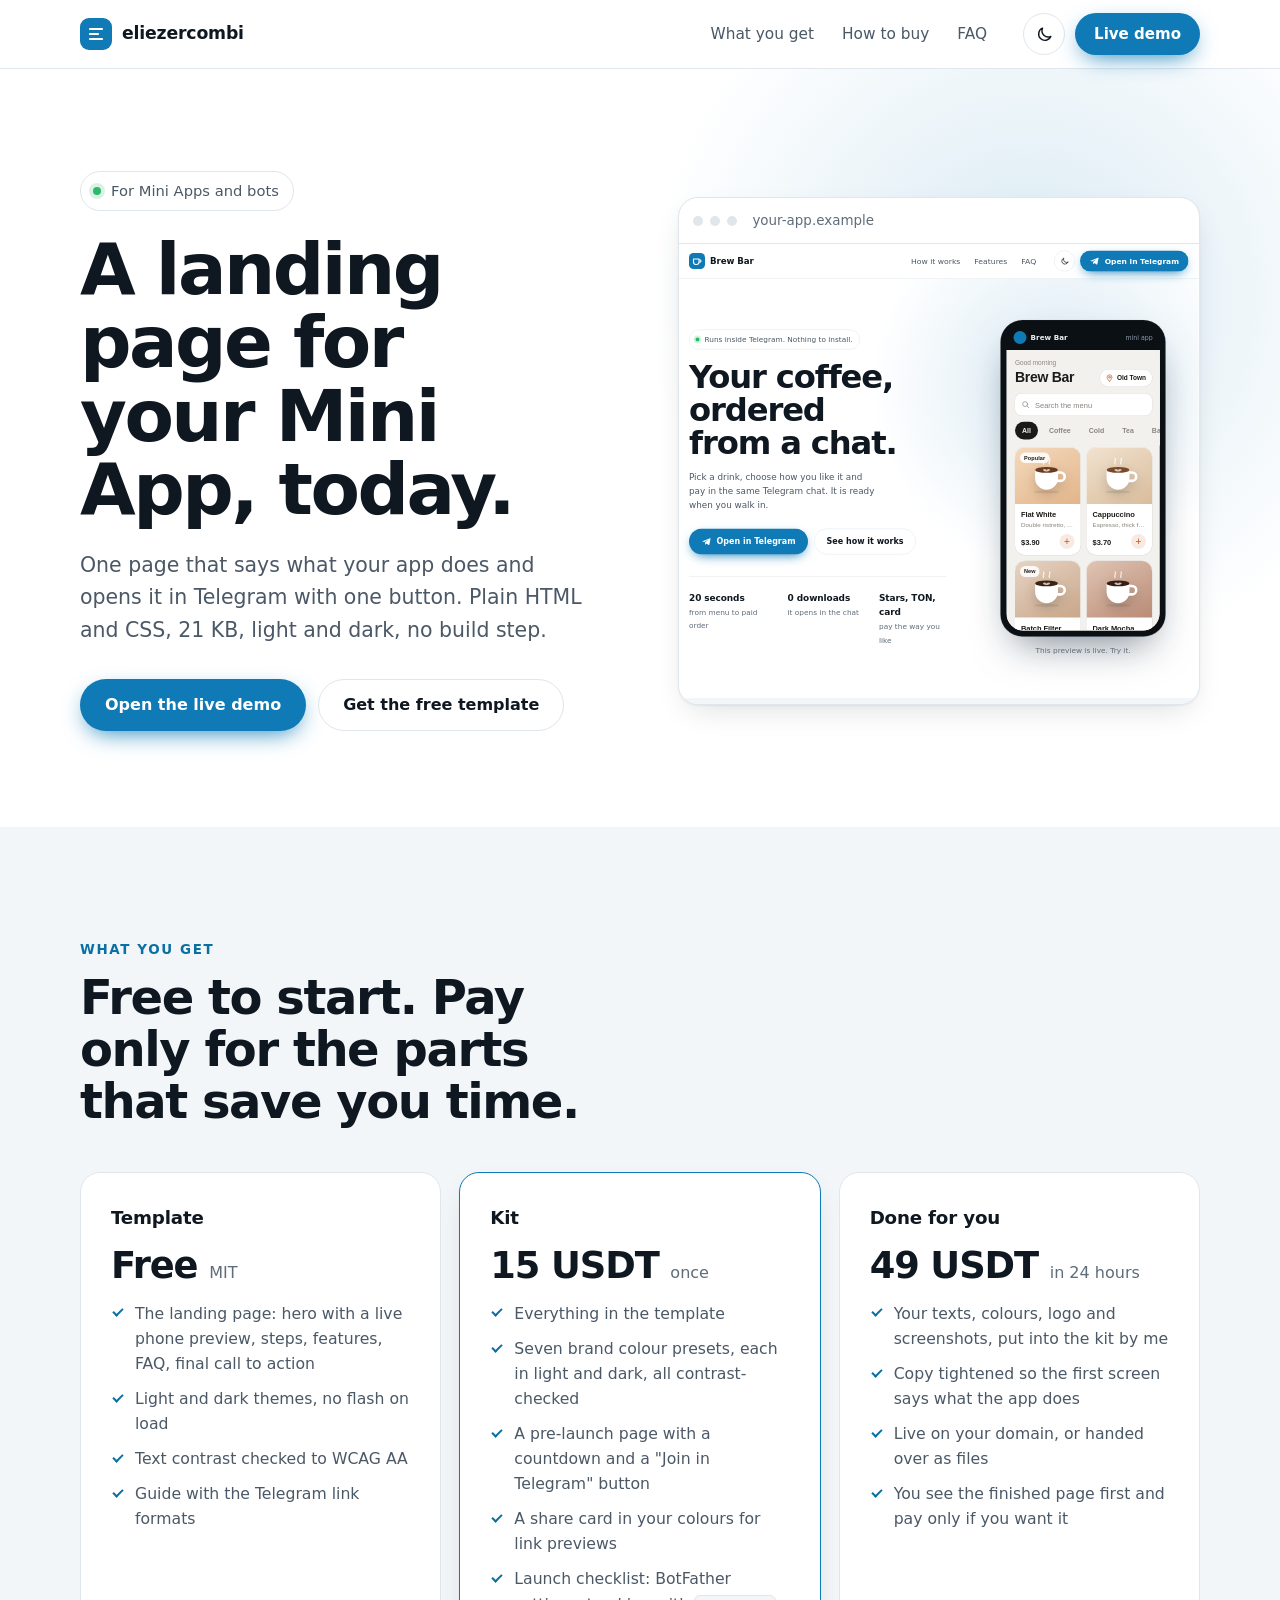
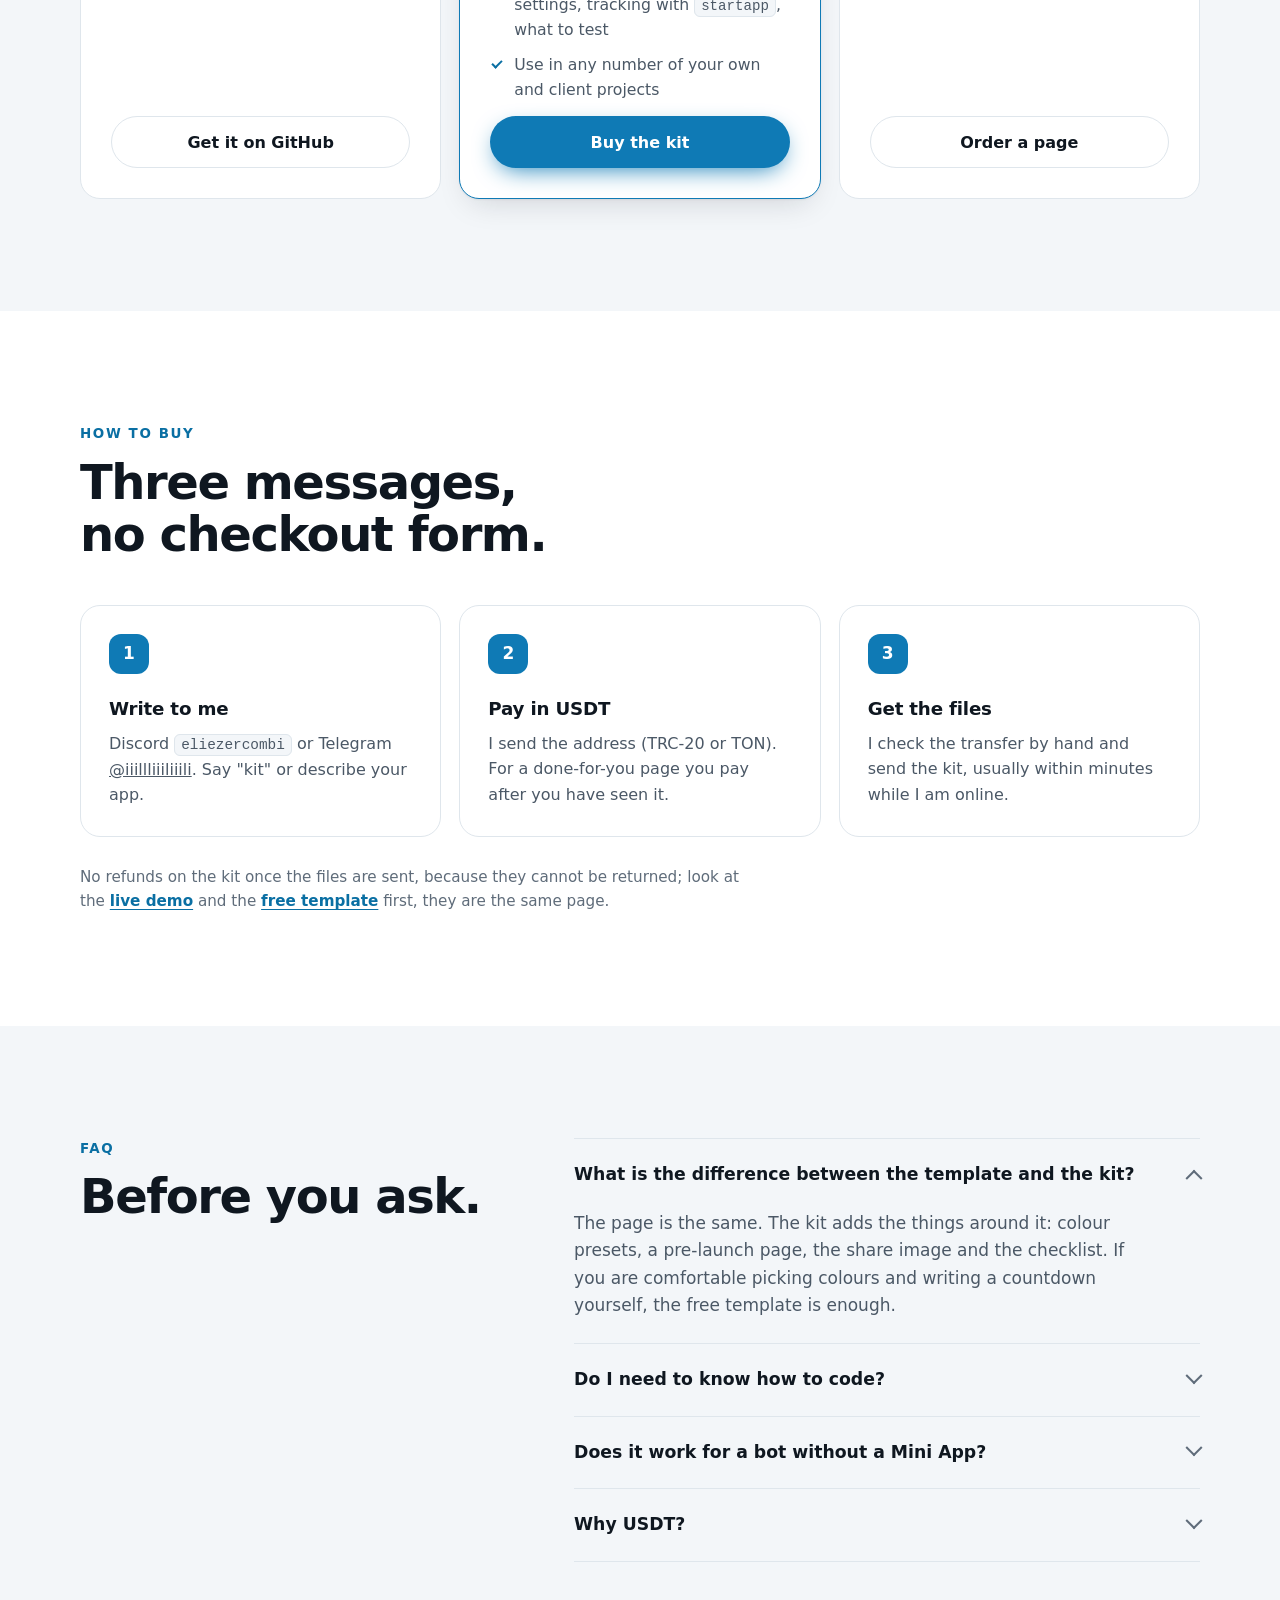
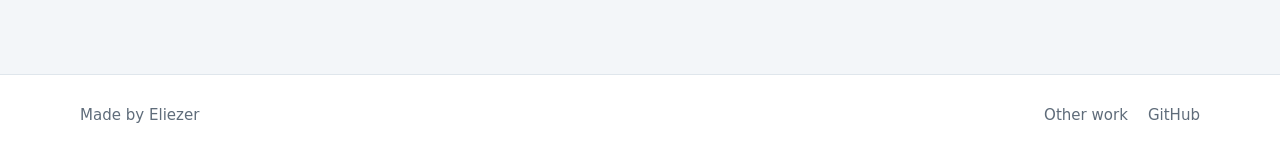
==== kits/index.html @ 1be3daae "Add a free landing page template for Telegram Mini Apps and the kit page" ====
<!doctype html>
<html lang="en" data-theme="light">
<head>
  <meta charset="utf-8">
  <meta name="viewport" content="width=device-width, initial-scale=1">
  <title>Landing page kit for Telegram Mini Apps</title>
  <meta name="description" content="A free one-page landing template for Telegram Mini Apps and bots, a paid kit with colour presets, a pre-launch page and a launch checklist, and a done-for-you option.">
  <meta property="og:title" content="Landing page kit for Telegram Mini Apps">
  <meta property="og:description" content="Free template, paid kit, or done for you in 24 hours.">
  <script>
    (function () {
      var saved = null;
      try { saved = localStorage.getItem('theme'); } catch (e) {}
      var dark = saved ? saved === 'dark' : matchMedia('(prefers-color-scheme: dark)').matches;
      document.documentElement.dataset.theme = dark ? 'dark' : 'light';
    })();
  </script>
  <link rel="stylesheet" href="../miniapp-landing/styles.css">
  <style>
    .hero__in { grid-template-columns: minmax(0, 1fr) minmax(0, 1fr); }
    .frame { border-radius: var(--radius); overflow: hidden; border: 1px solid var(--line); box-shadow: var(--shadow); background: var(--surface); }
    .frame__bar { display: flex; align-items: center; gap: 7px; padding: 12px 14px; border-bottom: 1px solid var(--line); color: var(--faint); font-size: .84rem; }
    .frame__bar i { width: 10px; height: 10px; border-radius: 50%; background: var(--line); }
    .frame__bar span { margin-left: 8px; }
    .frame__view { height: 460px; overflow: hidden; }
    .frame iframe { display: block; width: 200%; height: 920px; border: 0; transform: scale(.5); transform-origin: 0 0; }
    .plans { display: grid; grid-template-columns: repeat(3, 1fr); gap: 18px; margin-top: 44px; align-items: stretch; }
    .plan { display: flex; flex-direction: column; gap: 14px; padding: 30px; border-radius: var(--radius); background: var(--surface); border: 1px solid var(--line); }
    .plan--main { border-color: var(--accent); box-shadow: var(--shadow); }
    .plan .plan__price { font-size: 2.3rem; line-height: 1.1; font-weight: 780; letter-spacing: -.03em; color: var(--text); }
    .plan__price small { font-size: 1rem; font-weight: 500; color: var(--faint); letter-spacing: 0; }
    .plan ul { display: grid; gap: 10px; color: var(--muted); font-size: .98rem; }
    .plan li { padding-left: 24px; position: relative; }
    .plan li::before { content: ""; position: absolute; left: 2px; top: .5em; width: 10px; height: 6px; border-left: 2px solid var(--accent-text); border-bottom: 2px solid var(--accent-text); transform: rotate(-45deg); }
    .plan .btn { margin-top: auto; }
    .plan p { color: var(--muted); font-size: .98rem; }
    .buy { display: grid; grid-template-columns: repeat(3, 1fr); gap: 18px; margin-top: 44px; }
    .note { margin-top: 28px; max-width: 70ch; color: var(--faint); font-size: .95rem; }
    .note a { color: var(--accent-text); font-weight: 650; text-decoration: underline; text-underline-offset: 3px; }
    code { padding: 2px 6px; border-radius: 6px; background: var(--band); border: 1px solid var(--line); font-size: .9em; }
    @media (max-width: 920px) { .plans, .buy, .hero__in { grid-template-columns: 1fr; } }
  </style>
</head>
<body>
  <a class="skip" href="#main">Skip to content</a>

  <header class="top">
    <div class="wrap top__in">
      <a class="brand" href="../" aria-label="eliezercombi, home">
        <svg viewBox="0 0 32 32" aria-hidden="true"><rect width="32" height="32" rx="9"/><path d="M10 11h12M10 16h8M10 21h12"/></svg>
        eliezercombi
      </a>
      <nav class="top__nav" aria-label="Main">
        <a href="#plans">What you get</a>
        <a href="#buy">How to buy</a>
        <a href="#faq">FAQ</a>
      </nav>
      <div class="top__tools">
        <button class="theme" id="theme" type="button" aria-label="Switch theme">
          <svg class="theme__moon" viewBox="0 0 24 24" aria-hidden="true"><path d="M20 14.5A8 8 0 0 1 9.5 4a8 8 0 1 0 10.5 10.5Z"/></svg>
          <svg class="theme__sun" viewBox="0 0 24 24" aria-hidden="true"><circle cx="12" cy="12" r="4"/><path d="M12 2.5v2.2M12 19.3v2.2M2.5 12h2.2M19.3 12h2.2M5.3 5.3l1.6 1.6M17.1 17.1l1.6 1.6M18.7 5.3l-1.6 1.6M6.9 17.1l-1.6 1.6"/></svg>
        </button>
        <a class="btn btn--tg btn--sm" href="../miniapp-landing/">Live demo</a>
      </div>
    </div>
  </header>

  <main id="main">
    <section class="hero" id="top">
      <div class="wrap hero__in">
        <div class="hero__copy">
          <p class="pill"><span></span> For Mini Apps and bots</p>
          <h1>A landing page for your Mini App, today.</h1>
          <p class="lede" style="max-width:44ch">One page that says what your app does and opens it in Telegram with one button. Plain HTML and CSS, 21 KB, light and dark, no build step.</p>
          <div class="cta">
            <a class="btn btn--tg" href="../miniapp-landing/">Open the live demo</a>
            <a class="btn btn--ghost" href="https://github.com/eliezercombi/eliezercombi.github.io/tree/main/miniapp-landing">Get the free template</a>
          </div>
        </div>
        <div class="frame">
          <div class="frame__bar"><i></i><i></i><i></i><span>your-app.example</span></div>
          <div class="frame__view"><iframe src="../miniapp-landing/" title="Template preview" loading="lazy" tabindex="-1"></iframe></div>
        </div>
      </div>
    </section>

    <section class="band" id="plans">
      <div class="wrap">
        <p class="label">What you get</p>
        <h2>Free to start. Pay only for the parts that save you time.</h2>
        <div class="plans">
          <article class="plan">
            <h3>Template</h3>
            <p class="plan__price">Free <small>MIT</small></p>
            <ul>
              <li>The landing page: hero with a live phone preview, steps, features, FAQ, final call to action</li>
              <li>Light and dark themes, no flash on load</li>
              <li>Text contrast checked to WCAG AA</li>
              <li>Guide with the Telegram link formats</li>
            </ul>
            <a class="btn btn--ghost" href="https://github.com/eliezercombi/eliezercombi.github.io/tree/main/miniapp-landing">Get it on GitHub</a>
          </article>
          <article class="plan plan--main">
            <h3>Kit</h3>
            <p class="plan__price">15 USDT <small>once</small></p>
            <ul>
              <li>Everything in the template</li>
              <li>Seven brand colour presets, each in light and dark, all contrast-checked</li>
              <li>A pre-launch page with a countdown and a "Join in Telegram" button</li>
              <li>A share card in your colours for link previews</li>
              <li>Launch checklist: BotFather settings, tracking with <code>startapp</code>, what to test</li>
              <li>Use in any number of your own and client projects</li>
            </ul>
            <a class="btn btn--tg" href="#buy">Buy the kit</a>
          </article>
          <article class="plan">
            <h3>Done for you</h3>
            <p class="plan__price">49 USDT <small>in 24 hours</small></p>
            <ul>
              <li>Your texts, colours, logo and screenshots, put into the kit by me</li>
              <li>Copy tightened so the first screen says what the app does</li>
              <li>Live on your domain, or handed over as files</li>
              <li>You see the finished page first and pay only if you want it</li>
            </ul>
            <a class="btn btn--ghost" href="#buy">Order a page</a>
          </article>
        </div>
      </div>
    </section>

    <section id="buy">
      <div class="wrap">
        <p class="label">How to buy</p>
        <h2>Three messages, no checkout form.</h2>
        <ol class="steps">
          <li><i>1</i><h3>Write to me</h3><p>Discord <code>eliezercombi</code> or Telegram <a class="open" href="https://t.me/iiillliiiliiili" style="text-decoration:underline">@iiillliiiliiili</a>. Say "kit" or describe your app.</p></li>
          <li><i>2</i><h3>Pay in USDT</h3><p>I send the address (TRC-20 or TON). For a done-for-you page you pay after you have seen it.</p></li>
          <li><i>3</i><h3>Get the files</h3><p>I check the transfer by hand and send the kit, usually within minutes while I am online.</p></li>
        </ol>
        <p class="note">No refunds on the kit once the files are sent, because they cannot be returned; look at the <a href="../miniapp-landing/">live demo</a> and the <a href="https://github.com/eliezercombi/eliezercombi.github.io/tree/main/miniapp-landing">free template</a> first, they are the same page.</p>
      </div>
    </section>

    <section class="band" id="faq">
      <div class="wrap faq">
        <div>
          <p class="label">FAQ</p>
          <h2>Before you ask.</h2>
        </div>
        <div class="faq__list">
          <details open><summary>What is the difference between the template and the kit?</summary><p>The page is the same. The kit adds the things around it: colour presets, a pre-launch page, the share image and the checklist. If you are comfortable picking colours and writing a countdown yourself, the free template is enough.</p></details>
          <details><summary>Do I need to know how to code?</summary><p>You edit text between HTML tags and replace one link. If that sounds like too much, the done-for-you option exists for that reason.</p></details>
          <details><summary>Does it work for a bot without a Mini App?</summary><p>Yes. Point the button at <code>t.me/your_bot</code> and put a screenshot of the chat into the phone.</p></details>
          <details><summary>Why USDT?</summary><p>It reaches me in minutes from anywhere, with no payment processor in between. Most people building on Telegram already have it.</p></details>
        </div>
      </div>
    </section>
  </main>

  <footer class="foot">
    <div class="wrap foot__in">
      <span>Made by Eliezer</span>
      <nav aria-label="Footer"><a href="../">Other work</a><a href="https://github.com/eliezercombi">GitHub</a></nav>
    </div>
  </footer>

  <script src="../miniapp-landing/script.js"></script>
</body>
</html>
---- miniapp-landing/styles.css ----
/* Landing page for a Telegram Mini App.
   Everything you are likely to change is in the two token blocks below:
   --accent is your brand colour, the rest follows from it. */

:root {
  --accent: #0f7ab5;            /* brand colour: buttons, links, highlights */
  --accent-ink: #ffffff;        /* text on top of the brand colour */
  --accent-text: #0a6fa3;       /* brand colour dark enough to read as text on the page */
  --bg: #ffffff;
  --band: #f3f6f9;              /* background of every second section */
  --surface: #ffffff;           /* cards */
  --text: #0f1720;
  --muted: #4b5866;
  --faint: #5f6c7a;
  --line: #dfe6ec;
  --shadow: 0 1px 2px rgba(15, 23, 32, .05), 0 12px 32px -12px rgba(15, 23, 32, .18);
  --glow: rgba(15, 122, 181, .16);
  --radius: 20px;
  --radius-sm: 12px;
  --wrap: 1120px;
  --font: system-ui, -apple-system, "Segoe UI", Roboto, "Helvetica Neue", Arial, sans-serif;
  color-scheme: light;
}

[data-theme="dark"] {
  --accent: #37aee2;
  --accent-ink: #04141d;
  --accent-text: #6cc7f0;
  --bg: #0e1319;
  --band: #131a22;
  --surface: #18212b;
  --text: #f1f5f8;
  --muted: #a9b6c3;
  --faint: #8d9aa8;
  --line: #26323f;
  --shadow: 0 1px 2px rgba(0, 0, 0, .4), 0 16px 40px -16px rgba(0, 0, 0, .7);
  --glow: rgba(55, 174, 226, .2);
  color-scheme: dark;
}

*, *::before, *::after { box-sizing: border-box; }
html { scroll-behavior: smooth; -webkit-text-size-adjust: 100%; }
body { margin: 0; font: 400 17px/1.6 var(--font); color: var(--text); background: var(--bg); -webkit-font-smoothing: antialiased; }
h1, h2, h3, p, ul, ol { margin: 0; }
ul, ol { padding: 0; list-style: none; }
a { color: inherit; text-decoration: none; }
svg { display: block; }
:focus-visible { outline: 3px solid var(--accent); outline-offset: 3px; border-radius: 6px; }

.wrap { width: min(100% - 40px, var(--wrap)); margin-inline: auto; }
.skip { position: absolute; left: 12px; top: -60px; z-index: 20; padding: 10px 14px; border-radius: 10px; background: var(--text); color: var(--bg); }
.skip:focus { top: 12px; }

/* ---------- buttons ---------- */
.btn { display: inline-flex; align-items: center; justify-content: center; gap: 10px; min-height: 52px; padding: 0 24px; border-radius: 999px; font-weight: 650; font-size: 1rem; border: 1px solid transparent; transition: transform .15s ease, box-shadow .15s ease, background-color .15s ease; }
.btn svg { width: 20px; height: 20px; fill: currentColor; }
.btn--sm { min-height: 42px; padding: 0 18px; font-size: .94rem; }
.btn--tg { background: var(--accent); color: var(--accent-ink); box-shadow: 0 8px 24px -8px var(--accent); }
.btn--tg:hover { transform: translateY(-1px); box-shadow: 0 12px 28px -8px var(--accent); }
.btn--ghost { border-color: var(--line); background: var(--surface); }
.btn--ghost:hover { border-color: var(--faint); }

/* ---------- header ---------- */
.top { position: sticky; top: 0; z-index: 10; background: color-mix(in srgb, var(--bg) 86%, transparent); backdrop-filter: saturate(1.4) blur(12px); border-bottom: 1px solid var(--line); }
.top__in { display: flex; align-items: center; gap: 24px; min-height: 68px; }
.brand { display: inline-flex; align-items: center; gap: 10px; font-weight: 750; font-size: 1.08rem; letter-spacing: -.01em; }
.brand svg { width: 32px; height: 32px; }
.brand rect { fill: var(--accent); }
.brand path { fill: none; stroke: var(--accent-ink); stroke-width: 2.2; stroke-linecap: round; stroke-linejoin: round; }
.top__nav { display: flex; gap: 4px; margin-left: auto; }
.top__nav a { padding: 8px 12px; border-radius: 10px; color: var(--muted); font-size: .96rem; }
.top__nav a:hover { color: var(--text); background: var(--band); }
.top__tools { display: flex; align-items: center; gap: 10px; }
.theme { width: 42px; height: 42px; display: grid; place-items: center; border-radius: 50%; border: 1px solid var(--line); background: var(--surface); color: var(--text); cursor: pointer; }
.theme svg { width: 19px; height: 19px; fill: none; stroke: currentColor; stroke-width: 1.8; stroke-linecap: round; stroke-linejoin: round; }
.theme__sun, [data-theme="dark"] .theme__moon { display: none; }
[data-theme="dark"] .theme__sun { display: block; }

/* ---------- hero ---------- */
.hero { position: relative; overflow: hidden; padding: clamp(48px, 8vw, 104px) 0 clamp(56px, 8vw, 96px); }
.hero::before { content: ""; position: absolute; inset: -20% -10% auto auto; width: min(760px, 90vw); aspect-ratio: 1; background: radial-gradient(closest-side, var(--glow), transparent); pointer-events: none; }
.hero__in { position: relative; display: grid; grid-template-columns: minmax(0, 1.1fr) minmax(0, .9fr); gap: clamp(32px, 6vw, 88px); align-items: center; }
.pill { display: inline-flex; align-items: center; gap: 10px; padding: 7px 14px 7px 12px; border-radius: 999px; border: 1px solid var(--line); background: var(--surface); color: var(--muted); font-size: .92rem; }
.pill span { width: 8px; height: 8px; border-radius: 50%; background: #2fb86b; box-shadow: 0 0 0 4px rgba(47, 184, 107, .18); }
h1 { margin-top: 22px; font-size: clamp(2.5rem, 6.2vw, 4.5rem); line-height: 1.02; letter-spacing: -.035em; font-weight: 780; text-wrap: balance; }
.lede { margin-top: 22px; max-width: 34ch; font-size: clamp(1.1rem, 1.6vw, 1.3rem); color: var(--muted); }
.cta { display: flex; flex-wrap: wrap; gap: 12px; margin-top: 32px; }
.proof { display: grid; grid-template-columns: repeat(3, auto); justify-content: start; gap: 14px 40px; margin-top: 44px; padding-top: 28px; border-top: 1px solid var(--line); }
.proof strong { display: block; font-size: 1.12rem; letter-spacing: -.01em; }
.proof span { color: var(--faint); font-size: .92rem; }

.hero__show { justify-self: center; text-align: center; }
.phone { width: min(330px, 78vw); border-radius: 44px; padding: 12px; background: #0b1015; box-shadow: 0 0 0 1px rgba(255, 255, 255, .06) inset, 0 40px 80px -30px rgba(10, 30, 50, .55), 0 0 0 1px var(--line); }
.phone__bar { display: flex; align-items: center; gap: 8px; padding: 10px 14px 12px; color: #e9eef2; font-size: .9rem; }
.phone__bar i { width: 26px; height: 26px; border-radius: 50%; background: var(--accent); }
.phone__bar b { font-weight: 650; }
.phone__bar span { margin-left: auto; color: #8d9aa8; font-size: .78rem; }
.phone__view { display: block; width: 100%; aspect-ratio: 9 / 16.5; border: 0; border-radius: 0 0 34px 34px; background: #fff; }
img.phone__view { object-fit: cover; }
.hero__hint { margin-top: 16px; color: var(--faint); font-size: .92rem; }

/* ---------- sections ---------- */
section { padding: clamp(64px, 9vw, 112px) 0; }
.band { background: var(--band); }
.label { color: var(--accent-text); font-weight: 700; font-size: .84rem; letter-spacing: .12em; text-transform: uppercase; }
h2 { margin-top: 12px; max-width: 20ch; font-size: clamp(1.9rem, 4vw, 3rem); line-height: 1.08; letter-spacing: -.03em; font-weight: 760; text-wrap: balance; }
h3 { font-size: 1.14rem; letter-spacing: -.01em; }

.steps { display: grid; grid-template-columns: repeat(3, 1fr); gap: 18px; margin-top: 44px; }
.steps li { padding: 28px; border-radius: var(--radius); background: var(--surface); border: 1px solid var(--line); }
.steps i { display: grid; place-items: center; width: 40px; height: 40px; margin-bottom: 20px; border-radius: 12px; background: var(--accent); color: var(--accent-ink); font-style: normal; font-weight: 750; }
.steps p, .card p { margin-top: 8px; color: var(--muted); font-size: 1rem; }

.grid { display: grid; grid-template-columns: repeat(6, 1fr); gap: 18px; margin-top: 44px; }
.card { grid-column: span 2; padding: 28px; border-radius: var(--radius); background: var(--surface); border: 1px solid var(--line); box-shadow: var(--shadow); }
.card--wide { grid-column: span 4; }
.swatches { display: flex; gap: 10px; margin-top: 24px; }
.swatches span { flex: 1; height: 56px; border-radius: var(--radius-sm); border: 1px solid var(--line); }
.swatches span:nth-child(1) { background: #ffffff; }
.swatches span:nth-child(2) { background: #17212b; }
.swatches span:nth-child(3) { background: #dfeede; }
.swatches span:nth-child(4) { background: #3a2f4f; }
.meter { position: relative; margin-top: 28px; height: 44px; border-radius: var(--radius-sm); background: var(--band); border: 1px solid var(--line); overflow: hidden; }
.meter span { position: absolute; inset: 0 auto 0 0; display: flex; align-items: center; width: var(--w); min-width: 76px; padding-left: 14px; background: var(--accent); }
.meter b { color: var(--accent-ink); font-size: .9rem; }

.faq { display: grid; grid-template-columns: minmax(0, .8fr) minmax(0, 1.2fr); gap: clamp(28px, 6vw, 80px); }
.faq__list { border-top: 1px solid var(--line); }
details { border-bottom: 1px solid var(--line); }
summary { display: flex; justify-content: space-between; align-items: center; gap: 16px; padding: 22px 0; font-weight: 650; font-size: 1.08rem; cursor: pointer; list-style: none; }
summary::-webkit-details-marker { display: none; }
summary::after { content: ""; flex: none; width: 12px; height: 12px; border-right: 2px solid var(--faint); border-bottom: 2px solid var(--faint); transform: rotate(45deg) translate(-3px, -3px); transition: transform .2s ease; }
details[open] summary::after { transform: rotate(-135deg) translate(-3px, -3px); }
details p { padding: 0 40px 24px 0; color: var(--muted); }

.final { padding-top: 0; background: var(--band); }
.final__card { position: relative; overflow: hidden; padding: clamp(36px, 6vw, 72px); border-radius: calc(var(--radius) + 8px); background: var(--surface); border: 1px solid var(--line); box-shadow: var(--shadow); text-align: center; }
.final__card::before { content: ""; position: absolute; inset: auto 0 -60% 0; height: 100%; background: radial-gradient(closest-side, var(--glow), transparent); pointer-events: none; }
.final__card > * { position: relative; }
.final__card h2 { margin-inline: auto; }
.final__card p { margin: 14px auto 28px; max-width: 44ch; color: var(--muted); }
.final__card .final__alt { margin: 22px auto 0; font-size: .94rem; color: var(--faint); }
.final__alt a { color: var(--accent-text); font-weight: 650; text-decoration: underline; text-underline-offset: 3px; }

.foot { border-top: 1px solid var(--line); }
.foot__in { display: flex; flex-wrap: wrap; justify-content: space-between; gap: 12px 24px; padding: 28px 0; color: var(--faint); font-size: .94rem; }
.foot nav { display: flex; gap: 20px; }
.foot a:hover { color: var(--text); }

/* ---------- small screens ---------- */
@media (max-width: 920px) {
  .hero__in, .faq { grid-template-columns: 1fr; }
  .hero__show { order: 2; }
  .lede { max-width: 46ch; }
  .steps { grid-template-columns: 1fr; }
  .card, .card--wide { grid-column: span 6; }
  .top__nav { display: none; }
  .top__tools { margin-left: auto; }
}
@media (max-width: 520px) {
  body { font-size: 16px; }
  .proof { grid-template-columns: 1fr; }
  .cta .btn { width: 100%; }
  .btn--sm { padding: 0 14px; }
  details p { padding-right: 0; }
}
@media (prefers-reduced-motion: reduce) {
  html { scroll-behavior: auto; }
  * { transition: none !important; }
}
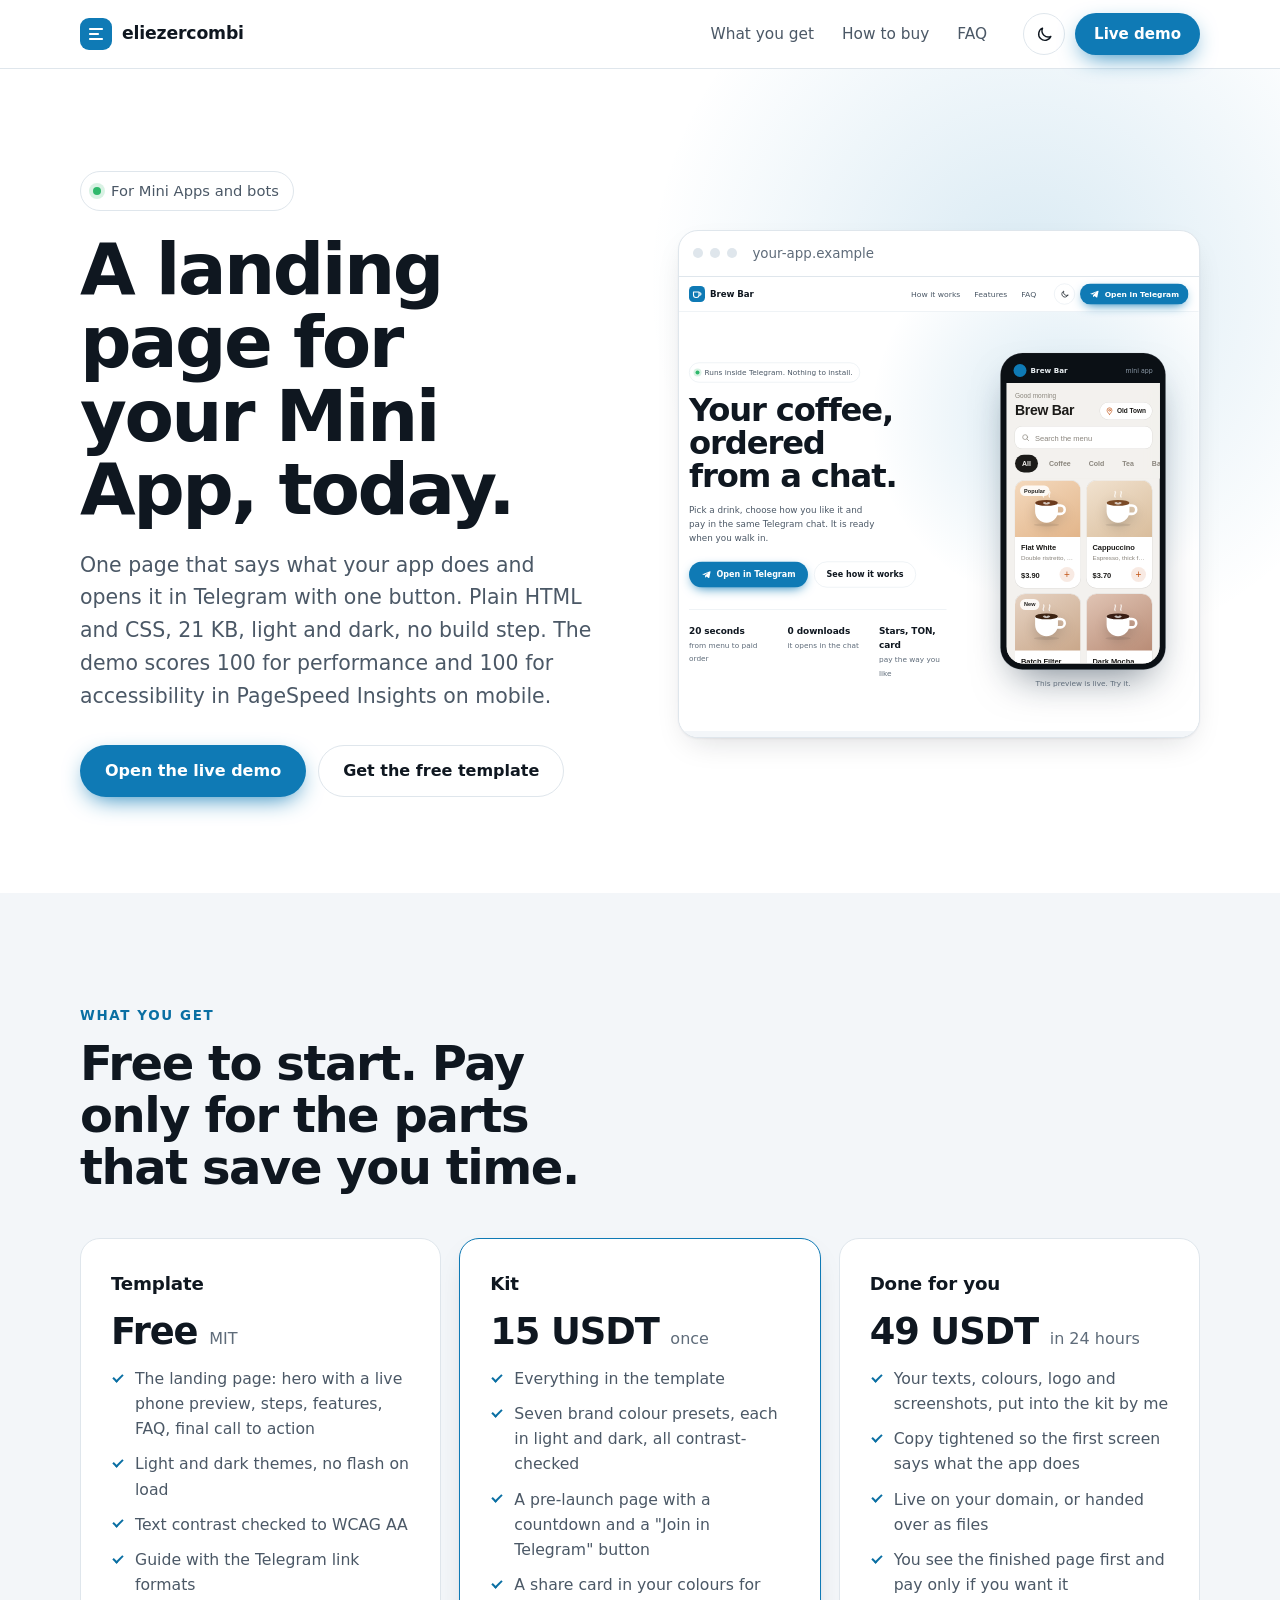
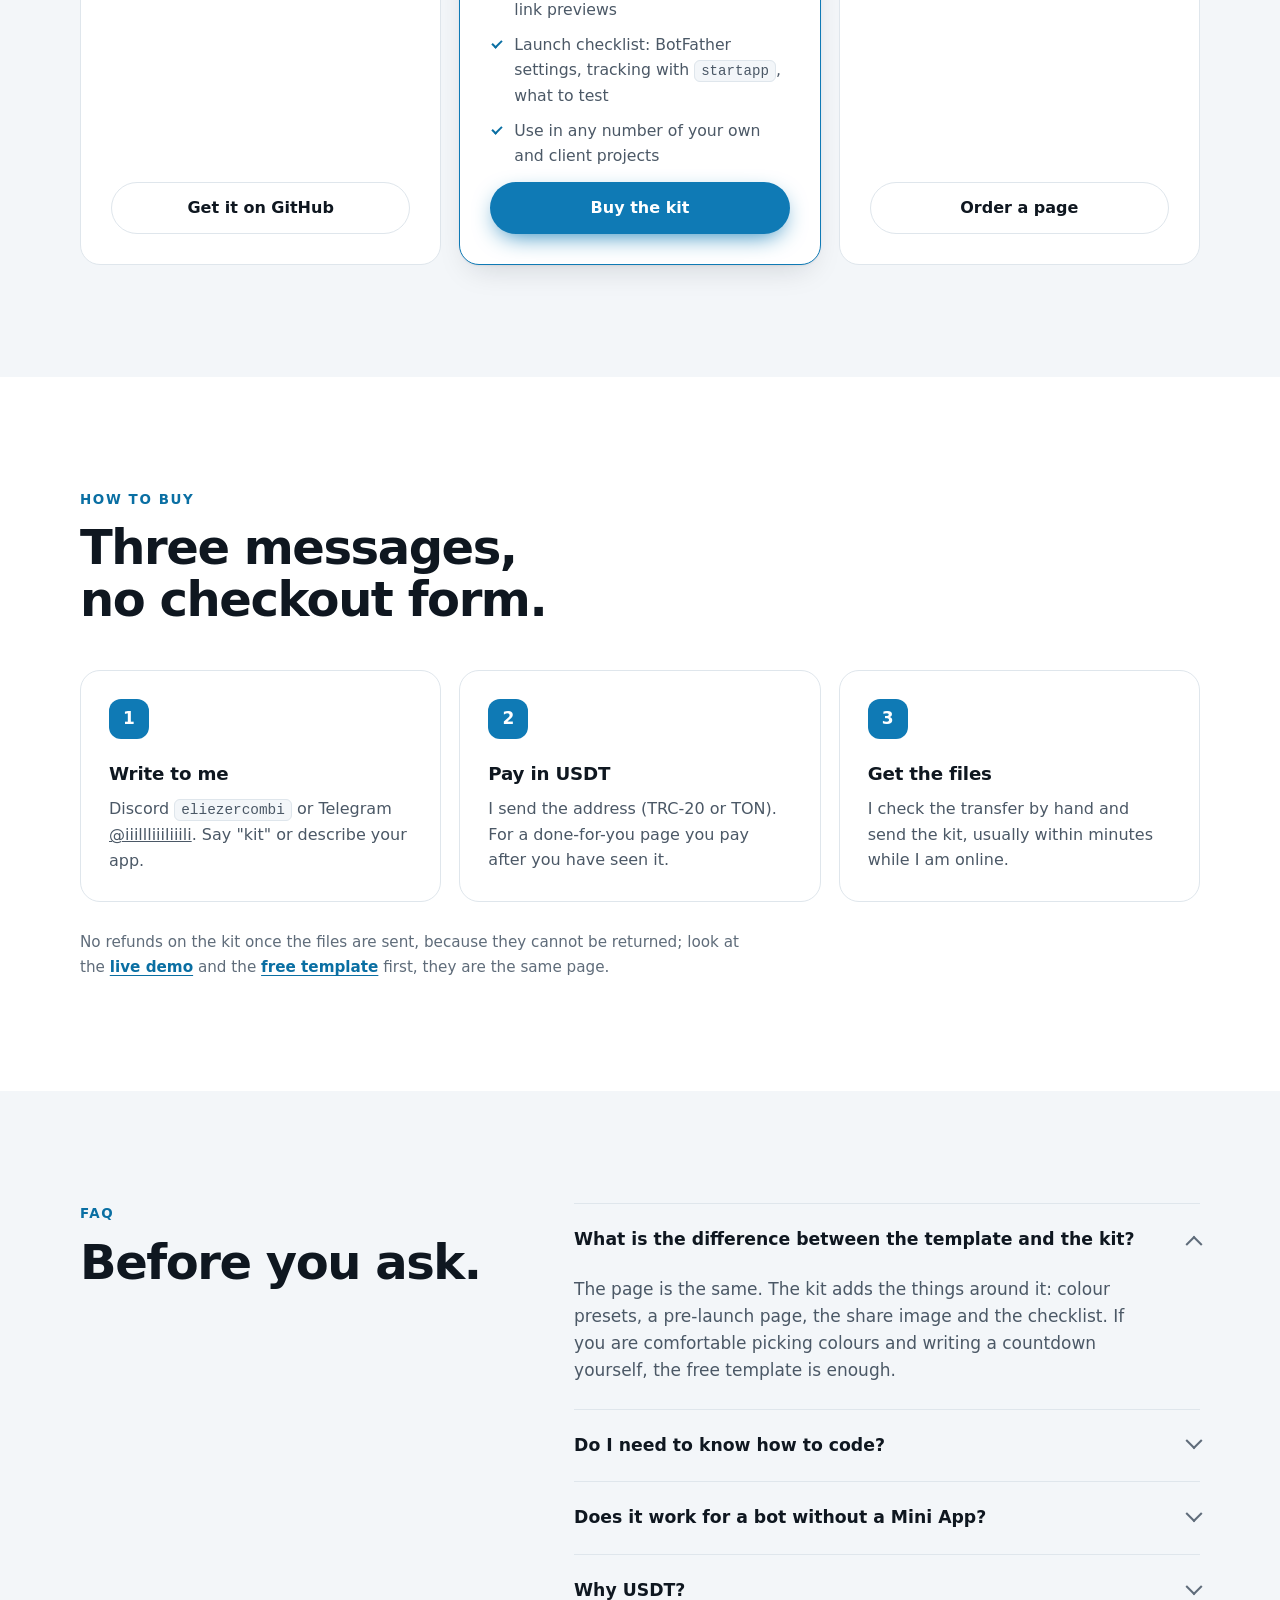
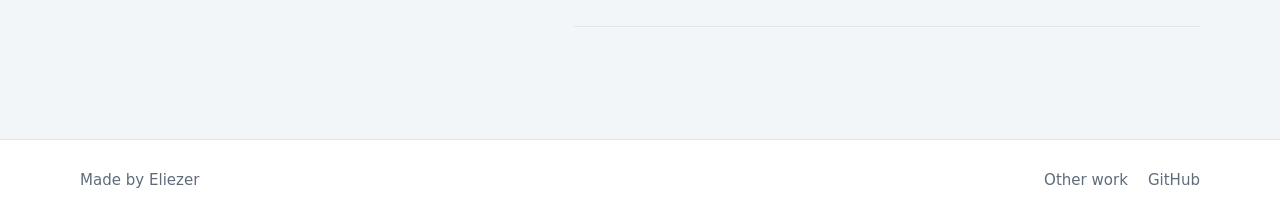
==== commit 690e220c: "Measured scores on the kit page, robots.txt" ====
--- a/kits/index.html
+++ b/kits/index.html
@@ -71,10 +71,10 @@
         <div class="hero__copy">
           <p class="pill"><span></span> For Mini Apps and bots</p>
           <h1>A landing page for your Mini App, today.</h1>
-          <p class="lede" style="max-width:44ch">One page that says what your app does and opens it in Telegram with one button. Plain HTML and CSS, 21 KB, light and dark, no build step.</p>
+          <p class="lede" style="max-width:44ch">One page that says what your app does and opens it in Telegram with one button. Plain HTML and CSS, 21 KB, light and dark, no build step. The demo scores 100 for performance and 100 for accessibility in PageSpeed Insights on mobile.</p>
           <div class="cta">
             <a class="btn btn--tg" href="../miniapp-landing/">Open the live demo</a>
-            <a class="btn btn--ghost" href="https://github.com/eliezercombi/eliezercombi.github.io/tree/main/miniapp-landing">Get the free template</a>
+            <a class="btn btn--ghost" href="https://github.com/eliezercombi/miniapp-landing">Get the free template</a>
           </div>
         </div>
         <div class="frame">
@@ -98,7 +98,7 @@
               <li>Text contrast checked to WCAG AA</li>
               <li>Guide with the Telegram link formats</li>
             </ul>
-            <a class="btn btn--ghost" href="https://github.com/eliezercombi/eliezercombi.github.io/tree/main/miniapp-landing">Get it on GitHub</a>
+            <a class="btn btn--ghost" href="https://github.com/eliezercombi/miniapp-landing">Get it on GitHub</a>
           </article>
           <article class="plan plan--main">
             <h3>Kit</h3>
@@ -137,7 +137,7 @@
           <li><i>2</i><h3>Pay in USDT</h3><p>I send the address (TRC-20 or TON). For a done-for-you page you pay after you have seen it.</p></li>
           <li><i>3</i><h3>Get the files</h3><p>I check the transfer by hand and send the kit, usually within minutes while I am online.</p></li>
         </ol>
-        <p class="note">No refunds on the kit once the files are sent, because they cannot be returned; look at the <a href="../miniapp-landing/">live demo</a> and the <a href="https://github.com/eliezercombi/eliezercombi.github.io/tree/main/miniapp-landing">free template</a> first, they are the same page.</p>
+        <p class="note">No refunds on the kit once the files are sent, because they cannot be returned; look at the <a href="../miniapp-landing/">live demo</a> and the <a href="https://github.com/eliezercombi/miniapp-landing">free template</a> first, they are the same page.</p>
       </div>
     </section>
 
